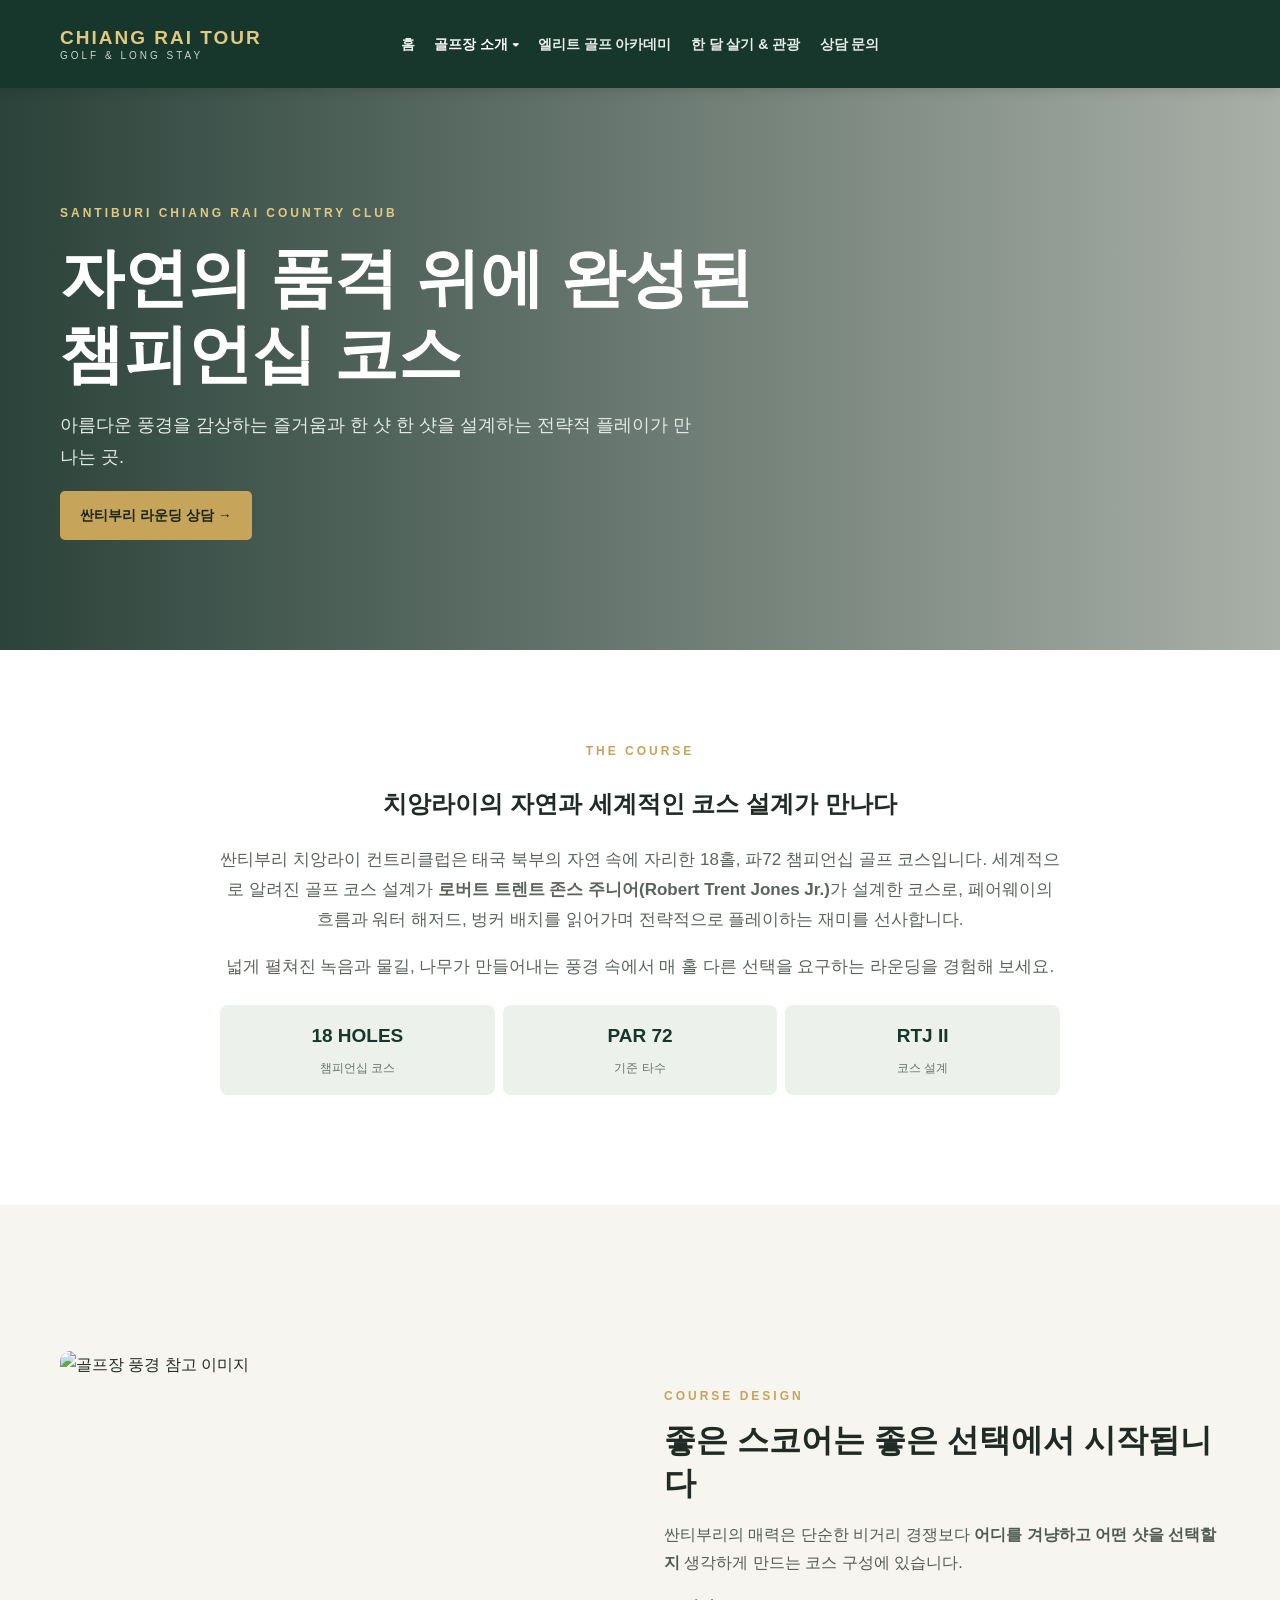
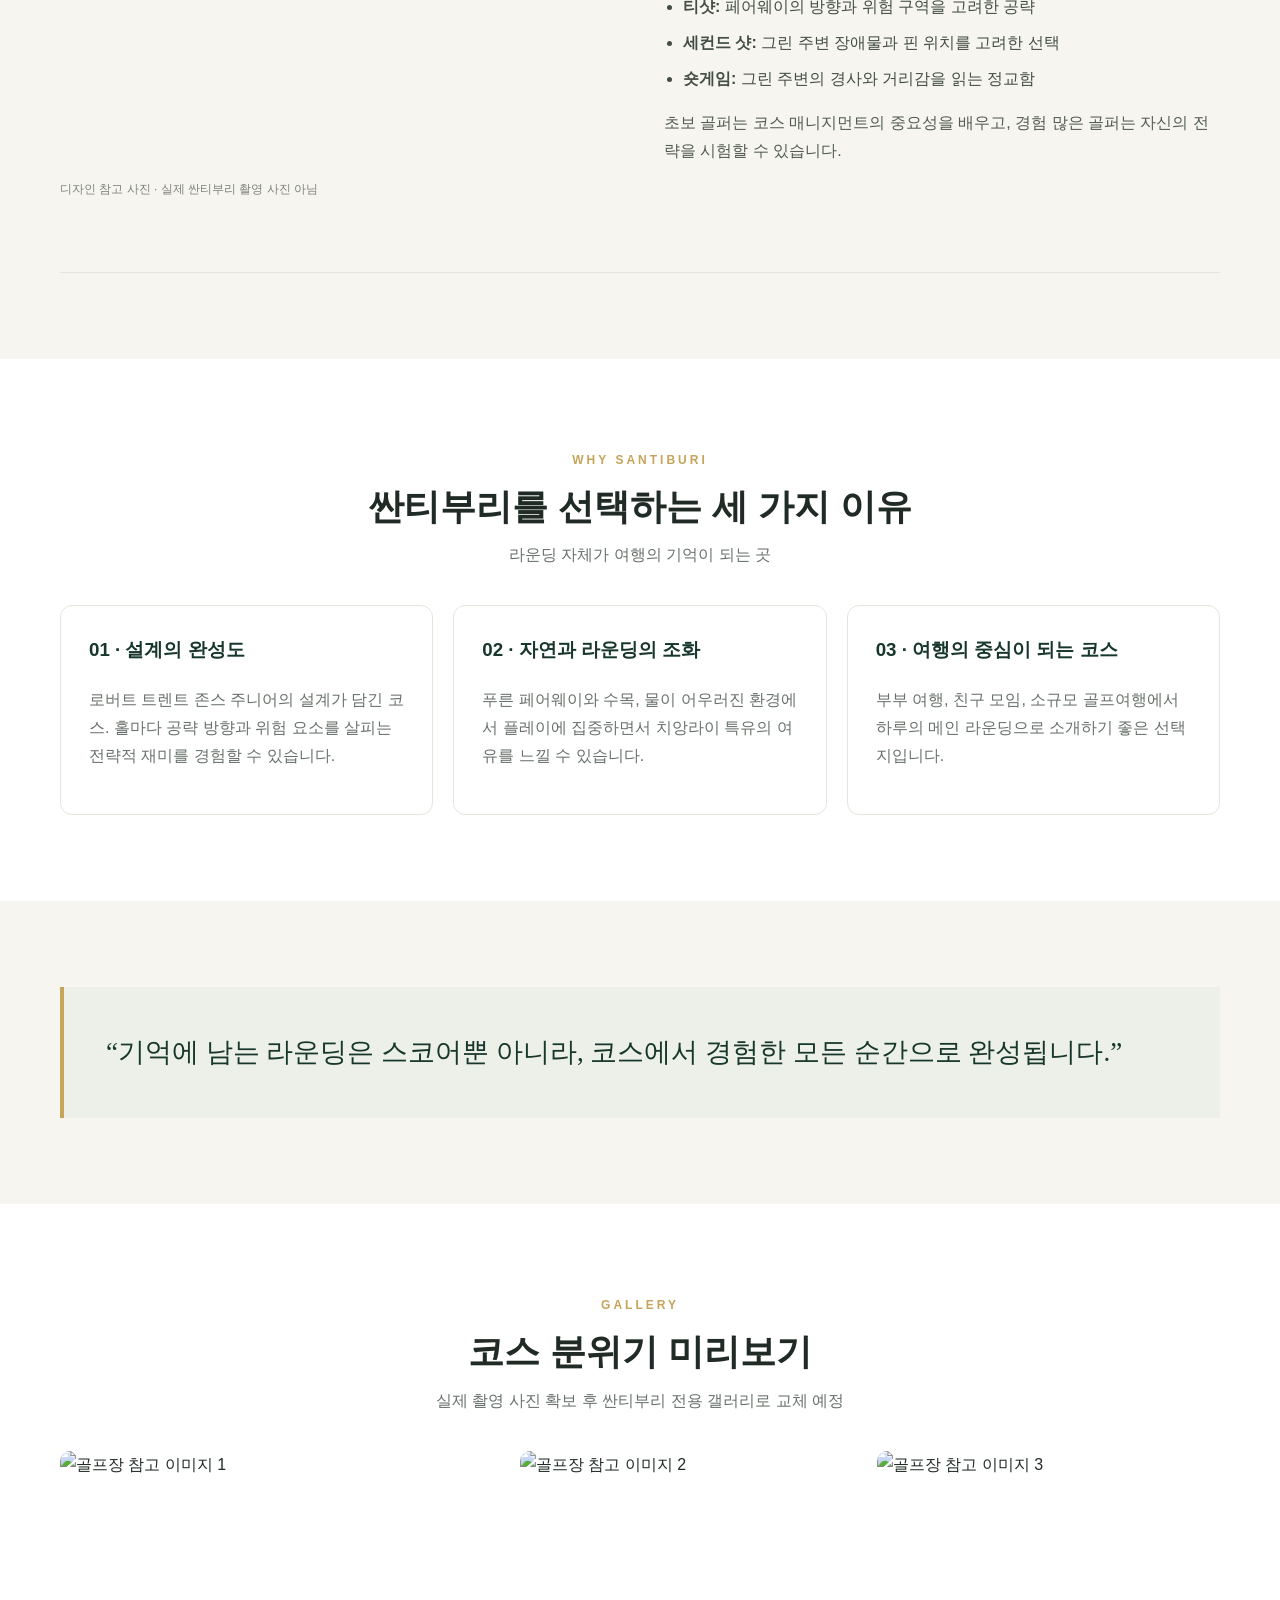
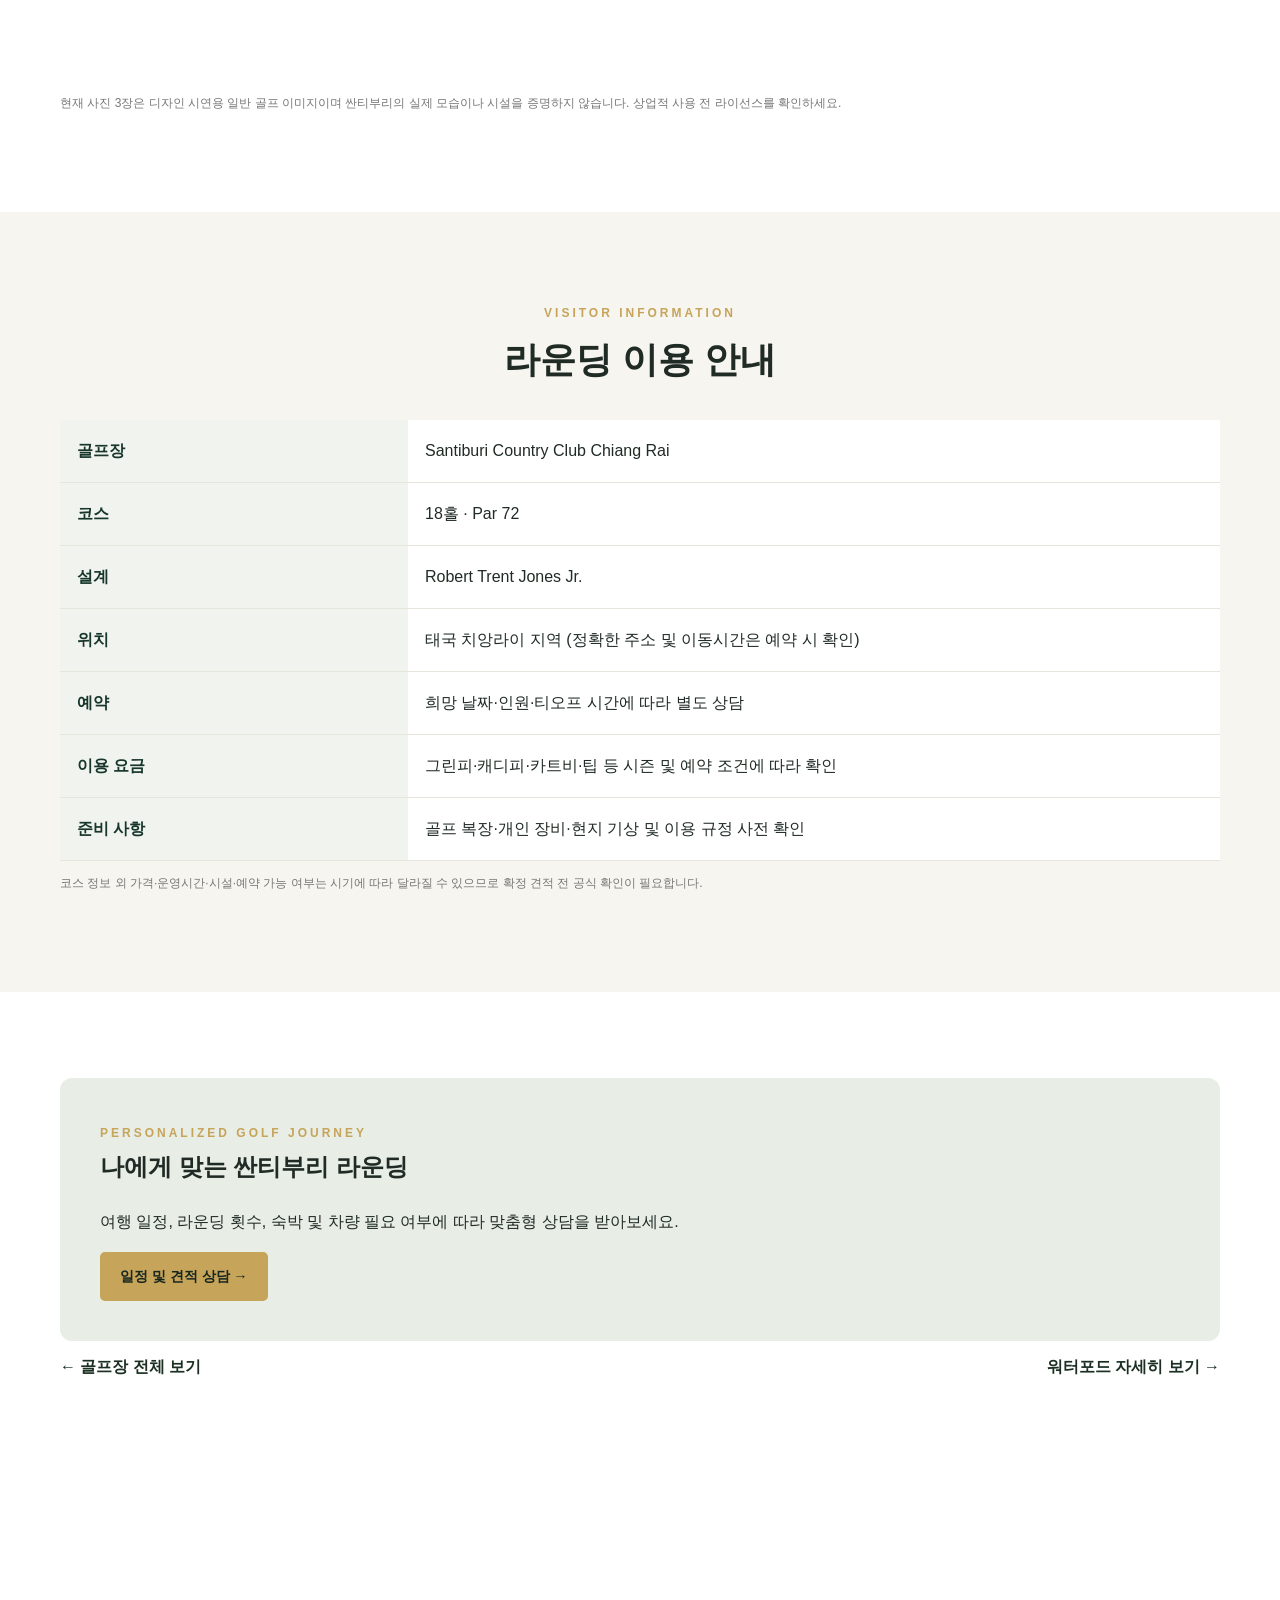
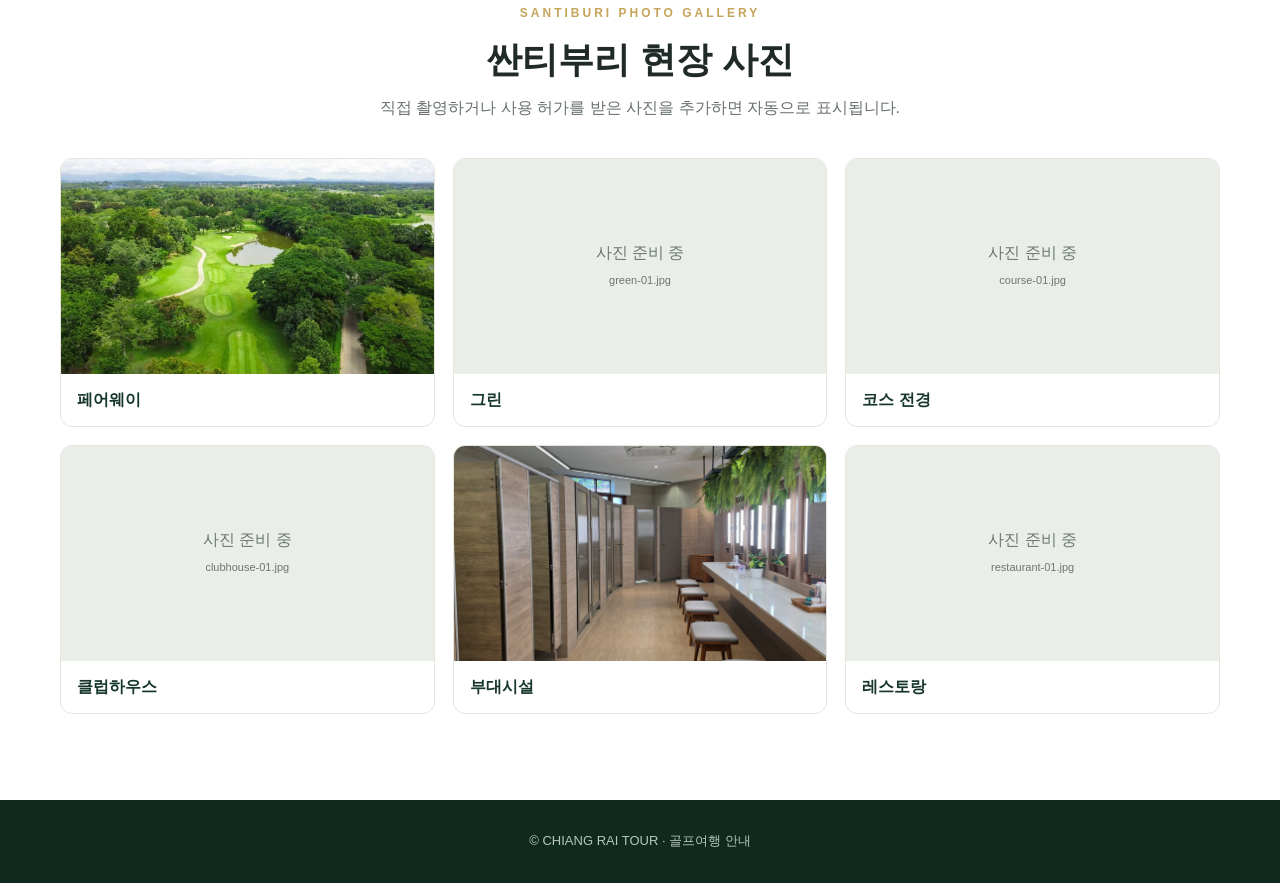
==== santiburi.html @ 60460e00 "치앙라이 홈페이지 업로드" ====
<!doctype html><html lang="ko"><head><meta charset="utf-8"><meta name="viewport" content="width=device-width,initial-scale=1"><meta name="description" content="싼티부리 컨트리클럽 골프장 소개 및 맞춤 골프여행 상담"><title>싼티부리 컨트리클럽 | CHIANG RAI TOUR</title><link rel="stylesheet" href="style.css"></head><body><header class="header"><div class="container header-inner centered-header"><a class="logo" href="index.html">CHIANG RAI TOUR<small>GOLF & LONG STAY</small></a><nav class="nav-menu"><a href="index.html">홈</a><div class="nav-dropdown"><button type="button" class="nav-dropdown-toggle" aria-expanded="false" aria-controls="golf-submenu">골프장 소개 <span aria-hidden="true">▾</span></button><div class="nav-dropdown-menu" id="golf-submenu"><a href="golf.html">골프장 전체 보기</a><a href="santiburi.html">싼티부리</a><a href="waterford.html">워터포드</a></div></div><a href="academy.html">엘리트 골프 아카데미</a><a href="monthly.html">한 달 살기 & 관광</a><a href="index.html#contact">상담 문의</a></nav></div></header><main><section class="santi-hero"><div class="container"><span class="eyebrow">SANTIBURI CHIANG RAI COUNTRY CLUB</span><h1>자연의 품격 위에 완성된<br>챔피언십 코스</h1><p>아름다운 풍경을 감상하는 즐거움과 한 샷 한 샷을 설계하는 전략적 플레이가 만나는 곳.</p><a class="primary-btn" href="index.html#contact">싼티부리 라운딩 상담 →</a></div></section>
<section class="section white"><div class="container santi-lead"><span class="eyebrow">THE COURSE</span><h2>치앙라이의 자연과 세계적인 코스 설계가 만나다</h2><p>싼티부리 치앙라이 컨트리클럽은 태국 북부의 자연 속에 자리한 18홀, 파72 챔피언십 골프 코스입니다. 세계적으로 알려진 골프 코스 설계가 <strong>로버트 트렌트 존스 주니어(Robert Trent Jones Jr.)</strong>가 설계한 코스로, 페어웨이의 흐름과 워터 해저드, 벙커 배치를 읽어가며 전략적으로 플레이하는 재미를 선사합니다.</p><p>넓게 펼쳐진 녹음과 물길, 나무가 만들어내는 풍경 속에서 매 홀 다른 선택을 요구하는 라운딩을 경험해 보세요.</p><div class="stats"><div class="stat"><strong>18 HOLES</strong><span>챔피언십 코스</span></div><div class="stat"><strong>PAR 72</strong><span>기준 타수</span></div><div class="stat"><strong>RTJ II</strong><span>코스 설계</span></div></div></div></section>
<section class="section"><div class="container"><div class="detail-block"><div class="detail-photo"><img src="https://images.unsplash.com/photo-1535131749006-b7f58c99034b?auto=format&fit=crop&w=1200&q=85" alt="골프장 풍경 참고 이미지"><p class="image-note">디자인 참고 사진 · 실제 싼티부리 촬영 사진 아님</p></div><div class="detail-content"><span class="eyebrow">COURSE DESIGN</span><h2>좋은 스코어는 좋은 선택에서 시작됩니다</h2><p>싼티부리의 매력은 단순한 비거리 경쟁보다 <strong>어디를 겨냥하고 어떤 샷을 선택할지</strong> 생각하게 만드는 코스 구성에 있습니다.</p><ul><li><strong>티샷:</strong> 페어웨이의 방향과 위험 구역을 고려한 공략</li><li><strong>세컨드 샷:</strong> 그린 주변 장애물과 핀 위치를 고려한 선택</li><li><strong>숏게임:</strong> 그린 주변의 경사와 거리감을 읽는 정교함</li></ul><p>초보 골퍼는 코스 매니지먼트의 중요성을 배우고, 경험 많은 골퍼는 자신의 전략을 시험할 수 있습니다.</p></div></div></div></section>
<section class="section white"><div class="container"><div class="section-head"><span class="eyebrow">WHY SANTIBURI</span><h2>싼티부리를 선택하는 세 가지 이유</h2><p>라운딩 자체가 여행의 기억이 되는 곳</p></div><div class="santi-feature-grid"><article><h3>01 · 설계의 완성도</h3><p>로버트 트렌트 존스 주니어의 설계가 담긴 코스. 홀마다 공략 방향과 위험 요소를 살피는 전략적 재미를 경험할 수 있습니다.</p></article><article><h3>02 · 자연과 라운딩의 조화</h3><p>푸른 페어웨이와 수목, 물이 어우러진 환경에서 플레이에 집중하면서 치앙라이 특유의 여유를 느낄 수 있습니다.</p></article><article><h3>03 · 여행의 중심이 되는 코스</h3><p>부부 여행, 친구 모임, 소규모 골프여행에서 하루의 메인 라운딩으로 소개하기 좋은 선택지입니다.</p></article></div></div></section>
<section class="section"><div class="container"><div class="santi-quote">“기억에 남는 라운딩은 스코어뿐 아니라, 코스에서 경험한 모든 순간으로 완성됩니다.”</div></div></section>
<section class="section white"><div class="container"><div class="section-head"><span class="eyebrow">GALLERY</span><h2>코스 분위기 미리보기</h2><p>실제 촬영 사진 확보 후 싼티부리 전용 갤러리로 교체 예정</p></div><div class="santi-gallery"><img src="https://images.unsplash.com/photo-1535131749006-b7f58c99034b?auto=format&fit=crop&w=1200&q=85" alt="골프장 참고 이미지 1" loading="lazy"><img src="https://images.unsplash.com/photo-1587174486073-ae5e5cff23aa?auto=format&fit=crop&w=1200&q=85" alt="골프장 참고 이미지 2" loading="lazy"><img src="https://images.unsplash.com/photo-1593111774240-d529f12cf4bb?auto=format&fit=crop&w=1200&q=85" alt="골프장 참고 이미지 3" loading="lazy"></div><p class="santi-note">현재 사진 3장은 디자인 시연용 일반 골프 이미지이며 싼티부리의 실제 모습이나 시설을 증명하지 않습니다. 상업적 사용 전 라이선스를 확인하세요.</p></div></section>
<section class="section"><div class="container"><div class="section-head"><span class="eyebrow">VISITOR INFORMATION</span><h2>라운딩 이용 안내</h2></div><div class="table-wrap"><table class="santi-table"><tbody><tr><th>골프장</th><td>Santiburi Country Club Chiang Rai</td></tr><tr><th>코스</th><td>18홀 · Par 72</td></tr><tr><th>설계</th><td>Robert Trent Jones Jr.</td></tr><tr><th>위치</th><td>태국 치앙라이 지역 (정확한 주소 및 이동시간은 예약 시 확인)</td></tr><tr><th>예약</th><td>희망 날짜·인원·티오프 시간에 따라 별도 상담</td></tr><tr><th>이용 요금</th><td>그린피·캐디피·카트비·팁 등 시즌 및 예약 조건에 따라 확인</td></tr><tr><th>준비 사항</th><td>골프 복장·개인 장비·현지 기상 및 이용 규정 사전 확인</td></tr></tbody></table><p class="santi-note">코스 정보 외 가격·운영시간·시설·예약 가능 여부는 시기에 따라 달라질 수 있으므로 확정 견적 전 공식 확인이 필요합니다.</p></div></div></section>
<section class="section white"><div class="container"><div class="mini-banner"><span class="eyebrow">PERSONALIZED GOLF JOURNEY</span><h2>나에게 맞는 싼티부리 라운딩</h2><p>여행 일정, 라운딩 횟수, 숙박 및 차량 필요 여부에 따라 맞춤형 상담을 받아보세요.</p><a class="primary-btn" href="index.html#contact">일정 및 견적 상담 →</a></div><div class="course-next"><a href="golf.html">← 골프장 전체 보기</a><a href="waterford.html">워터포드 자세히 보기 →</a></div></div></section><section class="section white photo-library"><div class="container"><div class="section-head"><span class="eyebrow">SANTIBURI PHOTO GALLERY</span><h2>싼티부리 현장 사진</h2><p>직접 촬영하거나 사용 허가를 받은 사진을 추가하면 자동으로 표시됩니다.</p></div><div class="photo-grid"><figure class="photo-item"><img src="images/santiburi/fairway-01.jpg" alt="페어웨이" loading="lazy" onload="this.parentElement.classList.add('has-photo')" onerror="this.style.display='none'"><div class="photo-placeholder">사진 준비 중<br><small>fairway-01.jpg</small></div><figcaption>페어웨이</figcaption></figure><figure class="photo-item"><img src="images/santiburi/green-01.jpg" alt="그린" loading="lazy" onload="this.parentElement.classList.add('has-photo')" onerror="this.style.display='none'"><div class="photo-placeholder">사진 준비 중<br><small>green-01.jpg</small></div><figcaption>그린</figcaption></figure><figure class="photo-item"><img src="images/santiburi/course-01.jpg" alt="코스 전경" loading="lazy" onload="this.parentElement.classList.add('has-photo')" onerror="this.style.display='none'"><div class="photo-placeholder">사진 준비 중<br><small>course-01.jpg</small></div><figcaption>코스 전경</figcaption></figure><figure class="photo-item"><img src="images/santiburi/clubhouse-01.jpg" alt="클럽하우스" loading="lazy" onload="this.parentElement.classList.add('has-photo')" onerror="this.style.display='none'"><div class="photo-placeholder">사진 준비 중<br><small>clubhouse-01.jpg</small></div><figcaption>클럽하우스</figcaption></figure><figure class="photo-item"><img src="images/santiburi/facility-01.jpg" alt="부대시설" loading="lazy" onload="this.parentElement.classList.add('has-photo')" onerror="this.style.display='none'"><div class="photo-placeholder">사진 준비 중<br><small>facility-01.jpg</small></div><figcaption>부대시설</figcaption></figure><figure class="photo-item"><img src="images/santiburi/restaurant-01.jpg" alt="레스토랑" loading="lazy" onload="this.parentElement.classList.add('has-photo')" onerror="this.style.display='none'"><div class="photo-placeholder">사진 준비 중<br><small>restaurant-01.jpg</small></div><figcaption>레스토랑</figcaption></figure></div></div></section></main><footer class="footer">© CHIANG RAI TOUR · 골프여행 안내</footer><script src="navigation.js" defer></script></body></html>
---- style.css ----
:root{--forest:#17372c;--forest2:#234a39;--gold:#c6a45a;--cream:#f7f5ef;--ink:#202b25;--muted:#68716b;--line:#e6e5dc}*{box-sizing:border-box}html{scroll-behavior:smooth}body{margin:0;background:var(--cream);color:var(--ink);font-family:'Pretendard','Noto Sans KR','Malgun Gothic',sans-serif;line-height:1.75}a{color:inherit;text-decoration:none}img{display:block;width:100%;object-fit:cover}button,input,select,textarea{font:inherit}button{cursor:pointer}.container{width:min(1160px,calc(100% - 40px));margin:auto}.header{position:sticky;top:0;z-index:20;background:var(--forest);color:#fff;box-shadow:0 2px 12px #0002}.header-inner{min-height:78px;display:flex;align-items:center;gap:26px;justify-content:space-between}.logo{font-weight:800;letter-spacing:2px;color:#e1c780;font-size:19px;line-height:1.25}.logo small{display:block;color:#c8d7ca;font-weight:400;font-size:10px;letter-spacing:3px}.nav-menu{display:flex;gap:25px}.nav-menu a{font-size:14px;color:#e5eee8}.nav-menu a:hover,.nav-menu a.active{color:#e5c475}.kakao-btn,.primary-btn,.secondary-btn,.outline-btn{display:inline-flex;align-items:center;justify-content:center;border-radius:5px;padding:12px 20px;font-weight:700;font-size:14px;transition:.2s}.kakao-btn{background:#fee500;color:#1d1d1d}.primary-btn{background:var(--gold);color:#17261e}.secondary-btn{border:1px solid #fff;color:#fff;background:#ffffff15}.outline-btn{border:1px solid var(--forest);color:var(--forest)}.primary-btn:hover,.secondary-btn:hover,.outline-btn:hover,.kakao-btn:hover{transform:translateY(-2px)}.hero{min-height:570px;display:flex;align-items:center;color:white;background:linear-gradient(90deg,#0d241bd9,#10251c66),url('https://images.unsplash.com/photo-1587174486073-ae5e5cff23aa?auto=format&fit=crop&w=1800&q=85') center/cover}.hero-content{max-width:720px}.eyebrow{font-size:12px;letter-spacing:3px;color:var(--gold);font-weight:800}.hero h1{font-size:clamp(33px,5vw,58px);line-height:1.3;margin:15px 0}.hero p{font-size:18px;color:#e3ebe5;max-width:580px}.hero-btns{display:flex;gap:12px;flex-wrap:wrap;margin-top:30px}.section{padding:86px 0}.section.white{background:#fff}.section-head{text-align:center;margin-bottom:36px}.section-head h2{font-size:clamp(26px,3vw,36px);line-height:1.35;margin:10px 0}.section-head p{color:var(--muted);margin:0}.grid-2{display:grid;grid-template-columns:repeat(2,minmax(0,1fr));gap:24px}.grid-3{display:grid;grid-template-columns:repeat(3,minmax(0,1fr));gap:22px}.course-card,.info-card,.price-card{background:#fff;border:1px solid var(--line);border-radius:12px;overflow:hidden;box-shadow:0 10px 30px #17372c0c}.course-card img{height:300px}.course-body{padding:28px}.course-body h3{font-size:26px;margin:7px 0}.course-body p{color:var(--muted);margin:0 0 20px}.tag{font-size:11px;font-weight:800;letter-spacing:2px;color:#947329}.notice{padding:14px 18px;background:#eeeae0;border-left:3px solid var(--gold);font-size:13px;color:#5d625b;border-radius:4px}.features{display:flex;gap:12px;flex-wrap:wrap;margin:18px 0}.feature{background:#f0f3ed;border-radius:40px;padding:6px 12px;font-size:13px}.info-card{padding:30px}.info-card h3{margin:0 0 10px;font-size:21px}.info-card p{margin:0;color:var(--muted)}.page-header{padding:75px 0;background:var(--forest);color:white;text-align:center}.page-header h1{font-size:clamp(30px,4vw,44px);margin:10px 0}.page-header p{color:#cbd9d0;margin:0}.detail-block{display:grid;grid-template-columns:1fr 1fr;gap:48px;align-items:center;padding:60px 0;border-bottom:1px solid var(--line)}.detail-block.reverse .detail-photo{order:2}.detail-photo img{height:420px;border-radius:10px}.detail-content h2{font-size:32px;line-height:1.35;margin:10px 0}.detail-content p{color:#515b53}.detail-content ul{padding-left:19px;color:#424d45}.detail-content li{margin:8px 0}.stats{display:grid;grid-template-columns:repeat(3,1fr);gap:8px;margin:24px 0}.stat{background:#edf1eb;text-align:center;border-radius:8px;padding:14px 5px}.stat strong{display:block;font-size:19px;color:var(--forest)}.stat span{font-size:12px;color:var(--muted)}.table-wrap{overflow-x:auto}.compare{width:100%;border-collapse:collapse;background:#fff;min-width:540px}.compare th,.compare td{border-bottom:1px solid var(--line);padding:16px;text-align:left}.compare th{background:#e9eee8;color:var(--forest)}.price-card{padding:30px}.price-card h3{font-size:23px;margin:0 0 10px}.price-number{font-size:32px;font-weight:800;color:var(--forest);margin:15px 0}.detail-list{padding-left:18px}.detail-list li{margin:9px 0}.highlight-card{border:2px solid var(--gold)}.contact{background:var(--forest);color:white;padding:70px 0}.contact h2{margin:0 0 8px;font-size:30px}.contact p{color:#cbd9d0}.contact-form{display:grid;grid-template-columns:repeat(2,1fr);gap:15px;margin-top:24px}.field{display:flex;flex-direction:column;gap:6px}.field.full{grid-column:1/-1}.field label{font-size:13px}.field input,.field select,.field textarea{width:100%;border:1px solid #d5dcd4;background:#fff;color:#1b2a20;border-radius:5px;padding:12px}.field textarea{min-height:100px;resize:vertical}.form-note{grid-column:1/-1;color:#d0d9d1;font-size:12px}.contact-form button{border:0;justify-self:start}.footer{background:#10291f;color:#b5c6bb;text-align:center;padding:30px 16px;font-size:13px}.footer a{text-decoration:underline}.image-note{font-size:12px;color:#7c837b;margin-top:8px}.mini-banner{padding:40px;background:#e8ede6;border-radius:12px}.mini-banner h2{margin-top:0}@media(max-width:800px){.header-inner{flex-wrap:wrap;justify-content:center;gap:12px;padding:15px 0}.nav-menu{width:100%;justify-content:center;gap:17px;order:3}.nav-menu a{font-size:12px}.header .kakao-btn{padding:8px 10px;font-size:12px}.hero{min-height:490px}.hero p{font-size:15px}.grid-2,.grid-3,.detail-block{grid-template-columns:1fr}.detail-block.reverse .detail-photo{order:0}.detail-photo img{height:290px}.course-card img{height:240px}.section{padding:55px 0}.detail-block{gap:20px;padding:42px 0}.contact-form{grid-template-columns:1fr}.field.full{grid-column:auto}.stats{gap:5px}.stat strong{font-size:16px}}

/* ELITE GOLF ACADEMY */
.elite-hero{min-height:520px;display:flex;align-items:center;color:#fff;background:linear-gradient(90deg,rgba(12,36,23,.88),rgba(12,36,23,.30)),url('https://images.unsplash.com/photo-1535131749006-b7f58c99034b?auto=format&fit=crop&w=1600&q=85') center/cover}
.elite-hero-inner{padding-top:90px;padding-bottom:90px}
.elite-hero h1{font-size:clamp(32px,5vw,58px);line-height:1.25;margin:18px 0 20px;color:#fff}
.elite-hero p{font-size:clamp(16px,2vw,20px);line-height:1.85;margin-bottom:30px;color:#f4f4ed}
.elite-lead{background:#f4f0e6;border-left:5px solid #c7a449;padding:25px 30px;font-size:19px;line-height:1.8}
.elite-steps{display:grid;grid-template-columns:repeat(4,minmax(0,1fr));gap:16px}
.elite-steps article{background:#fff;border:1px solid #e7e0d3;border-radius:12px;padding:26px 20px}
.elite-steps span{color:#8c732e;font-size:12px;font-weight:700;letter-spacing:.05em}
.elite-steps h3{color:#183a29;margin:12px 0;font-size:20px}
.elite-steps p{line-height:1.7;color:#666;font-size:14px}
.elite-coach{max-width:780px;margin:auto}
@media(max-width:800px){.elite-steps{grid-template-columns:repeat(2,minmax(0,1fr))}}
@media(max-width:520px){.elite-steps{grid-template-columns:1fr}.elite-hero{min-height:460px}.elite-hero-inner{padding-top:65px;padding-bottom:65px}}

/* 골프장 소개 하위 메뉴 */
.nav-dropdown{position:relative;display:inline-flex;align-items:center}
.nav-dropdown-toggle{background:none;border:0;color:#fff;font:inherit;font-size:15px;cursor:pointer;padding:12px 14px}
.nav-dropdown-toggle:hover,.nav-dropdown-toggle[aria-expanded="true"]{color:#d4af37}
.nav-dropdown-menu{display:none;position:absolute;top:100%;left:0;min-width:190px;background:#1b3022;border:1px solid #52694f;border-radius:8px;padding:8px;box-shadow:0 12px 25px #0003;z-index:999}
.nav-dropdown.open .nav-dropdown-menu{display:flex;flex-direction:column}
.nav-dropdown-menu a{display:block!important;margin:0!important;padding:12px!important;color:white!important;white-space:nowrap;text-decoration:none}
.nav-dropdown-menu a:hover{background:#304b36;color:#e6c769!important}
.course-next{display:flex;justify-content:space-between;gap:16px;padding:12px 0 45px;flex-wrap:wrap}
.course-next a{color:#1b3022;font-weight:700}
@media(max-width:760px){.nav-dropdown{display:block;width:100%}.nav-dropdown-toggle{width:100%;text-align:left;padding:12px 0}.nav-dropdown-menu{position:static;box-shadow:none;min-width:0;width:100%;background:#294331}.nav-dropdown-menu a{white-space:normal}}

/* Centered five-item navigation */
.header-inner.centered-header{position:relative;max-width:1440px;justify-content:center;min-height:88px;padding:12px 220px 12px 220px}
.centered-header .logo{position:absolute;left:0;top:50%;transform:translateY(-50%)}
.centered-header .nav-menu{justify-content:center;align-items:center;gap:clamp(10px,1.5vw,27px);white-space:nowrap}
.centered-header .nav-menu>a,.centered-header .nav-dropdown-toggle{font-size:14px;font-weight:600;padding:12px 0}
@media(max-width:1150px){.header-inner.centered-header{padding:14px 0;flex-direction:column;gap:14px}.centered-header .logo{position:static;transform:none;text-align:center}.centered-header .nav-menu{flex-wrap:wrap;gap:12px 20px;width:100%}}
@media(max-width:560px){.centered-header .nav-menu{gap:5px 15px}.centered-header .nav-menu>a,.centered-header .nav-dropdown-toggle{font-size:12px}.centered-header .nav-dropdown{width:auto}.centered-header .nav-dropdown-toggle{width:auto}.centered-header .nav-dropdown-menu{position:absolute;min-width:175px}}
.santi-lead{max-width:840px;margin:0 auto;text-align:center}.santi-lead p{font-size:17px;color:#5b645c}.santi-quote{padding:42px;border-left:4px solid var(--gold);background:#edf0e9;font-size:clamp(19px,2.5vw,27px);font-family:Georgia,serif;color:var(--forest)}.santi-feature-grid{display:grid;grid-template-columns:repeat(3,1fr);gap:20px}.santi-feature-grid article{background:#fff;border:1px solid var(--line);padding:28px;border-radius:12px}.santi-feature-grid h3{color:var(--forest);margin-top:0}.santi-feature-grid p{color:var(--muted)}.santi-gallery{display:grid;grid-template-columns:1.3fr 1fr 1fr;gap:14px}.santi-gallery img{height:230px;border-radius:10px}.santi-table{width:100%;border-collapse:collapse;background:white}.santi-table th,.santi-table td{text-align:left;padding:17px;border-bottom:1px solid var(--line)}.santi-table th{width:30%;color:var(--forest);background:#f1f3ee}.santi-note{font-size:12px;color:#777;margin:12px 0}.santi-hero{background:linear-gradient(90deg,#09251cdb,#0c251b55),url('https://images.unsplash.com/photo-1535131749006-b7f58c99034b?auto=format&fit=crop&w=1800&q=85') center/cover;padding:110px 0;color:#fff}.santi-hero h1{font-size:clamp(38px,5vw,68px);line-height:1.18;max-width:800px;margin:15px 0}.santi-hero p{font-size:18px;max-width:640px;color:#e3ebe5}.santi-hero .eyebrow{color:#e4c880}@media(max-width:760px){.santi-feature-grid,.santi-gallery{grid-template-columns:1fr}.santi-gallery img{height:240px}.santi-hero{padding:75px 0}.santi-table th{width:38%}}

/* Waterford premium detail */
.waterford-hero{background:linear-gradient(90deg,#09251ce8,#0c251b65),url('https://images.unsplash.com/photo-1510674485131-dc88d96369b4?auto=format&fit=crop&w=1800&q=85') center/cover;padding:110px 0;color:#fff}
.waterford-hero h1{font-size:clamp(36px,5vw,66px);line-height:1.2;margin:18px 0;max-width:830px}
.waterford-hero p{font-size:18px;color:#e3ebe5;max-width:630px;margin-bottom:30px}
.waterford-stats{grid-template-columns:repeat(4,minmax(0,1fr));max-width:850px;margin:32px auto 10px}
.waterford-link{color:#246448;text-decoration:underline;text-underline-offset:3px}
.santi-gallery figure{margin:0}.santi-gallery figcaption{font-size:12px;color:#737c75;margin-top:7px}
@media(max-width:760px){.waterford-hero{padding:75px 0}.waterford-stats{grid-template-columns:repeat(2,minmax(0,1fr))}}

/* Expanded editorial sections */
.editorial-intro{max-width:870px;margin:0 auto;text-align:center;font-size:17px;color:#4e5b51}.editorial-intro h2{color:var(--forest);font-size:clamp(26px,3vw,38px)}.editorial-grid{display:grid;grid-template-columns:repeat(3,minmax(0,1fr));gap:22px}.editorial-card{background:white;padding:28px;border:1px solid var(--line);border-radius:12px}.editorial-card h3{color:var(--forest);margin-top:4px}.editorial-card p{color:#606b61}.route-step{display:grid;grid-template-columns:90px 1fr;gap:18px;border-bottom:1px solid var(--line);padding:23px 0}.route-step strong{color:#927331}.route-step h3{margin:0 0 6px;color:var(--forest)}.route-step p{margin:0;color:#59635a}.small-note{font-size:13px;color:#677067}.package-ribbon{background:#f0ebdc;padding:26px;border-radius:12px;border-left:5px solid var(--gold)}.section-photo{width:100%;max-height:420px;object-fit:cover;border-radius:12px}.editorial-kicker{font-size:12px;letter-spacing:2px;font-weight:800;color:#a0803b}.link-row{display:flex;flex-wrap:wrap;gap:12px;margin-top:22px}@media(max-width:800px){.editorial-grid{grid-template-columns:1fr}.route-step{grid-template-columns:70px 1fr}}

/* 현장 사진 앨범: 파일만 추가하면 자동 표시 */
.photo-grid{display:grid;grid-template-columns:repeat(3,minmax(0,1fr));gap:18px}.photo-item{margin:0;background:#fff;border:1px solid var(--line);border-radius:12px;overflow:hidden}.photo-item img{height:215px;width:100%;object-fit:cover}.photo-item figcaption{padding:12px 16px;font-weight:700;color:var(--forest)}.photo-placeholder{height:215px;display:flex;flex-direction:column;align-items:center;justify-content:center;background:#e9eee8;color:#6d786f;text-align:center}.photo-placeholder small{font-size:11px;overflow-wrap:anywhere;padding:4px}.photo-item.has-photo .photo-placeholder{display:none}.santi-hero{background-image:linear-gradient(90deg,#09251cdb,#0c251b55),url('images/santiburi/hero.jpg')}.waterford-hero{background-image:linear-gradient(90deg,#09251ce8,#0c251b65),url('images/waterford/hero.jpg')}@media(max-width:850px){.photo-grid{grid-template-columns:repeat(2,minmax(0,1fr))}}@media(max-width:520px){.photo-grid{grid-template-columns:1fr}}
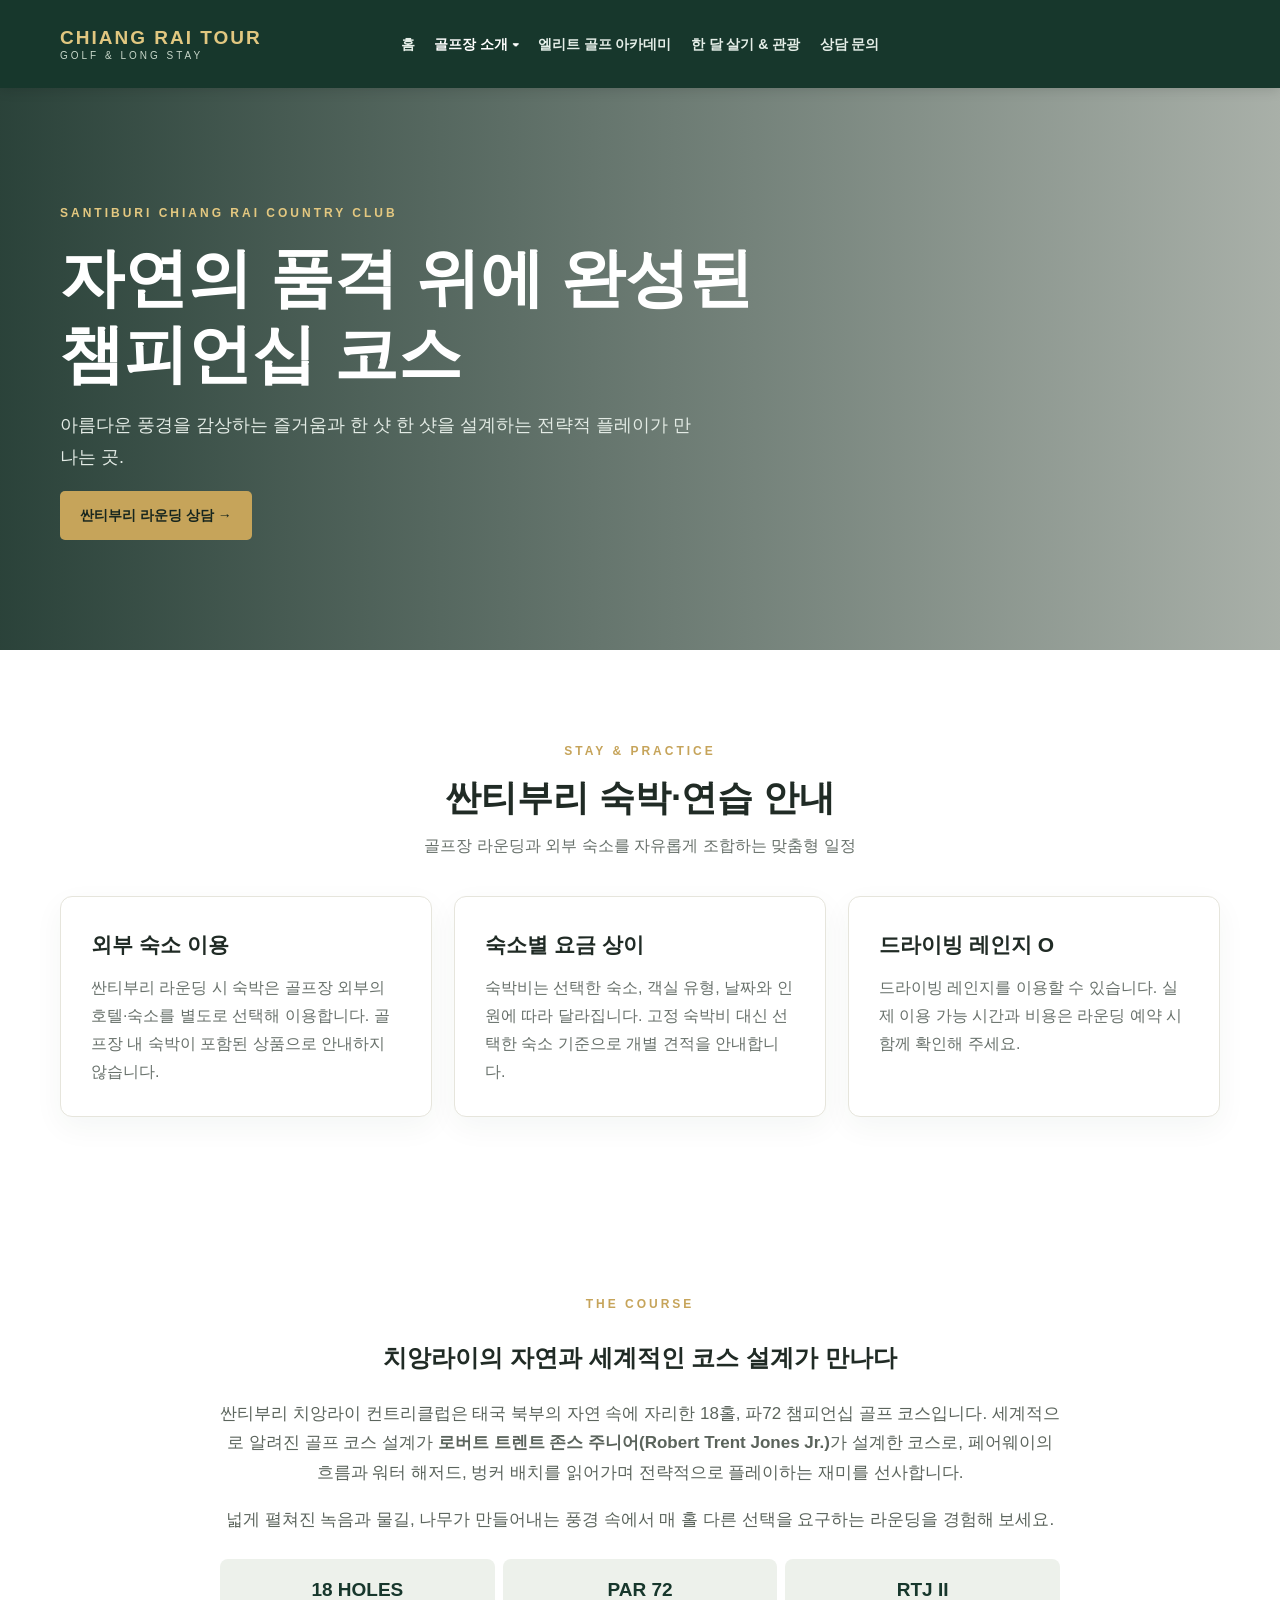
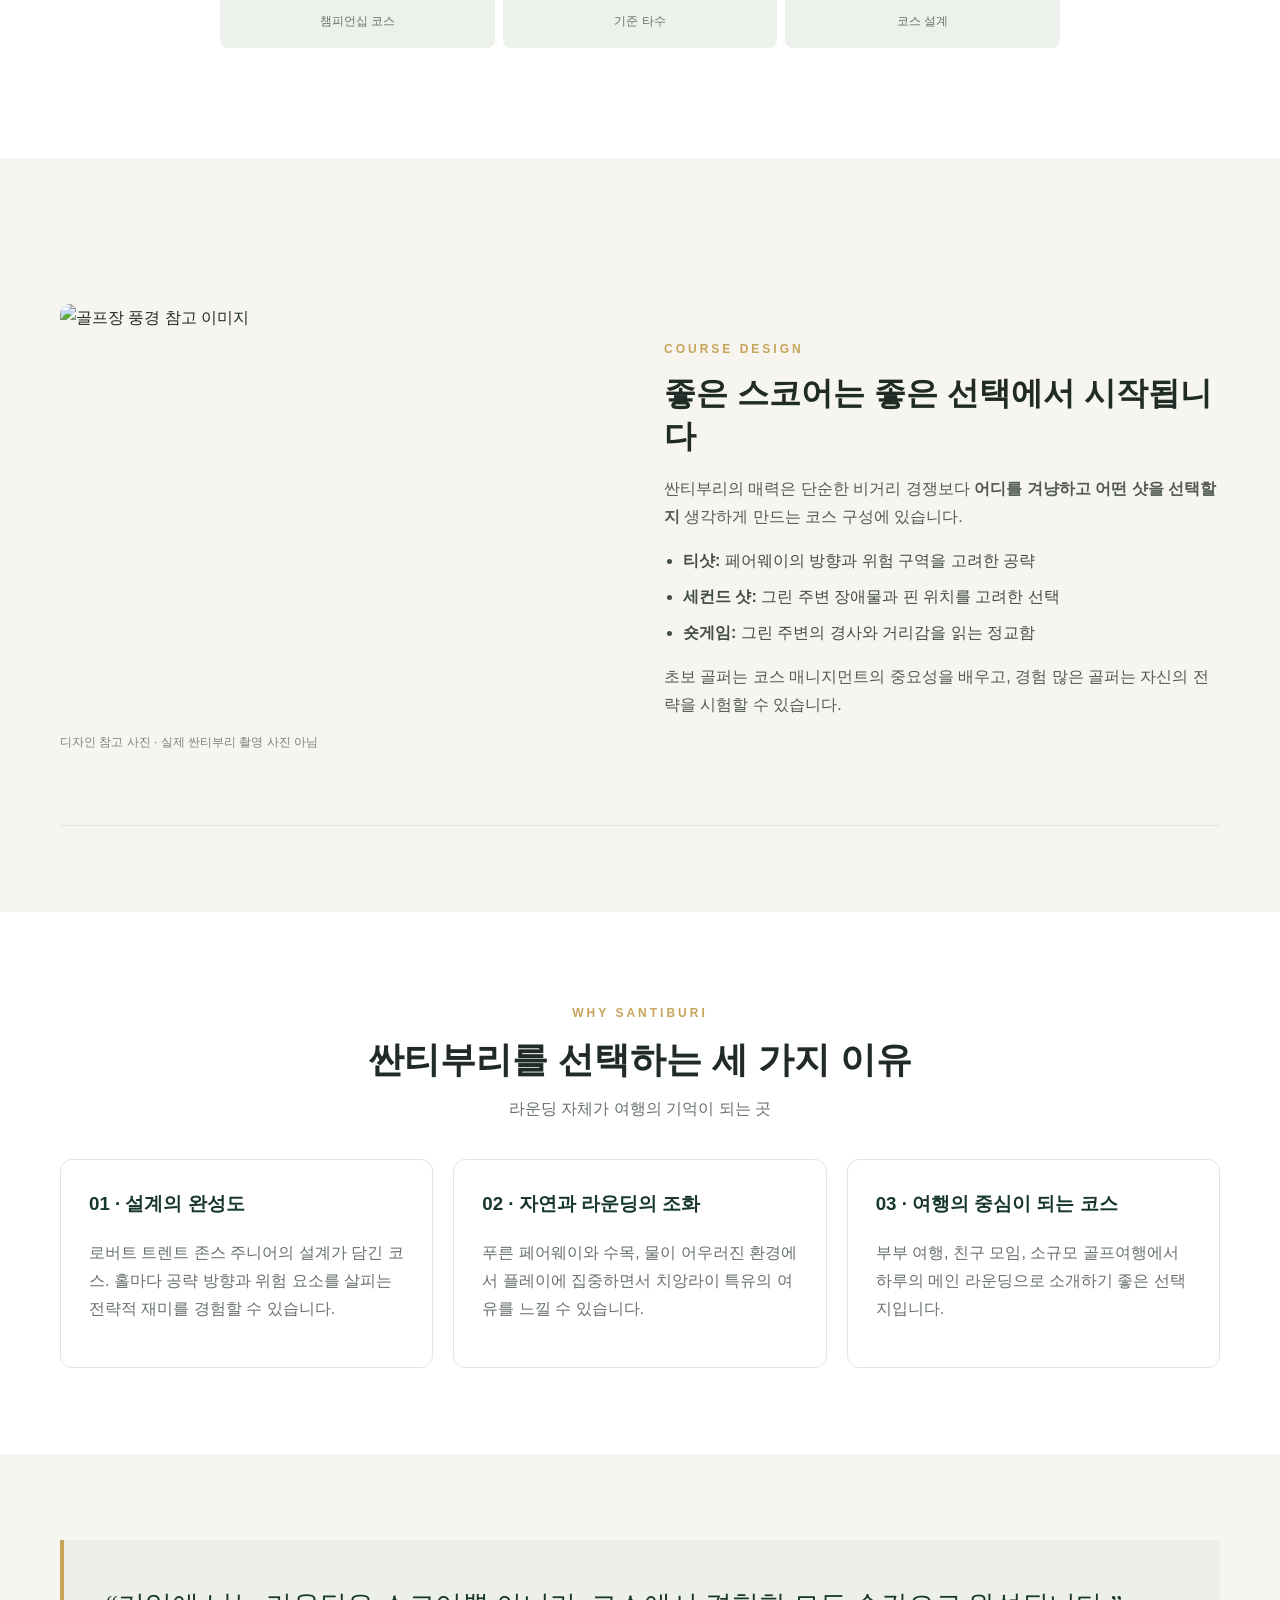
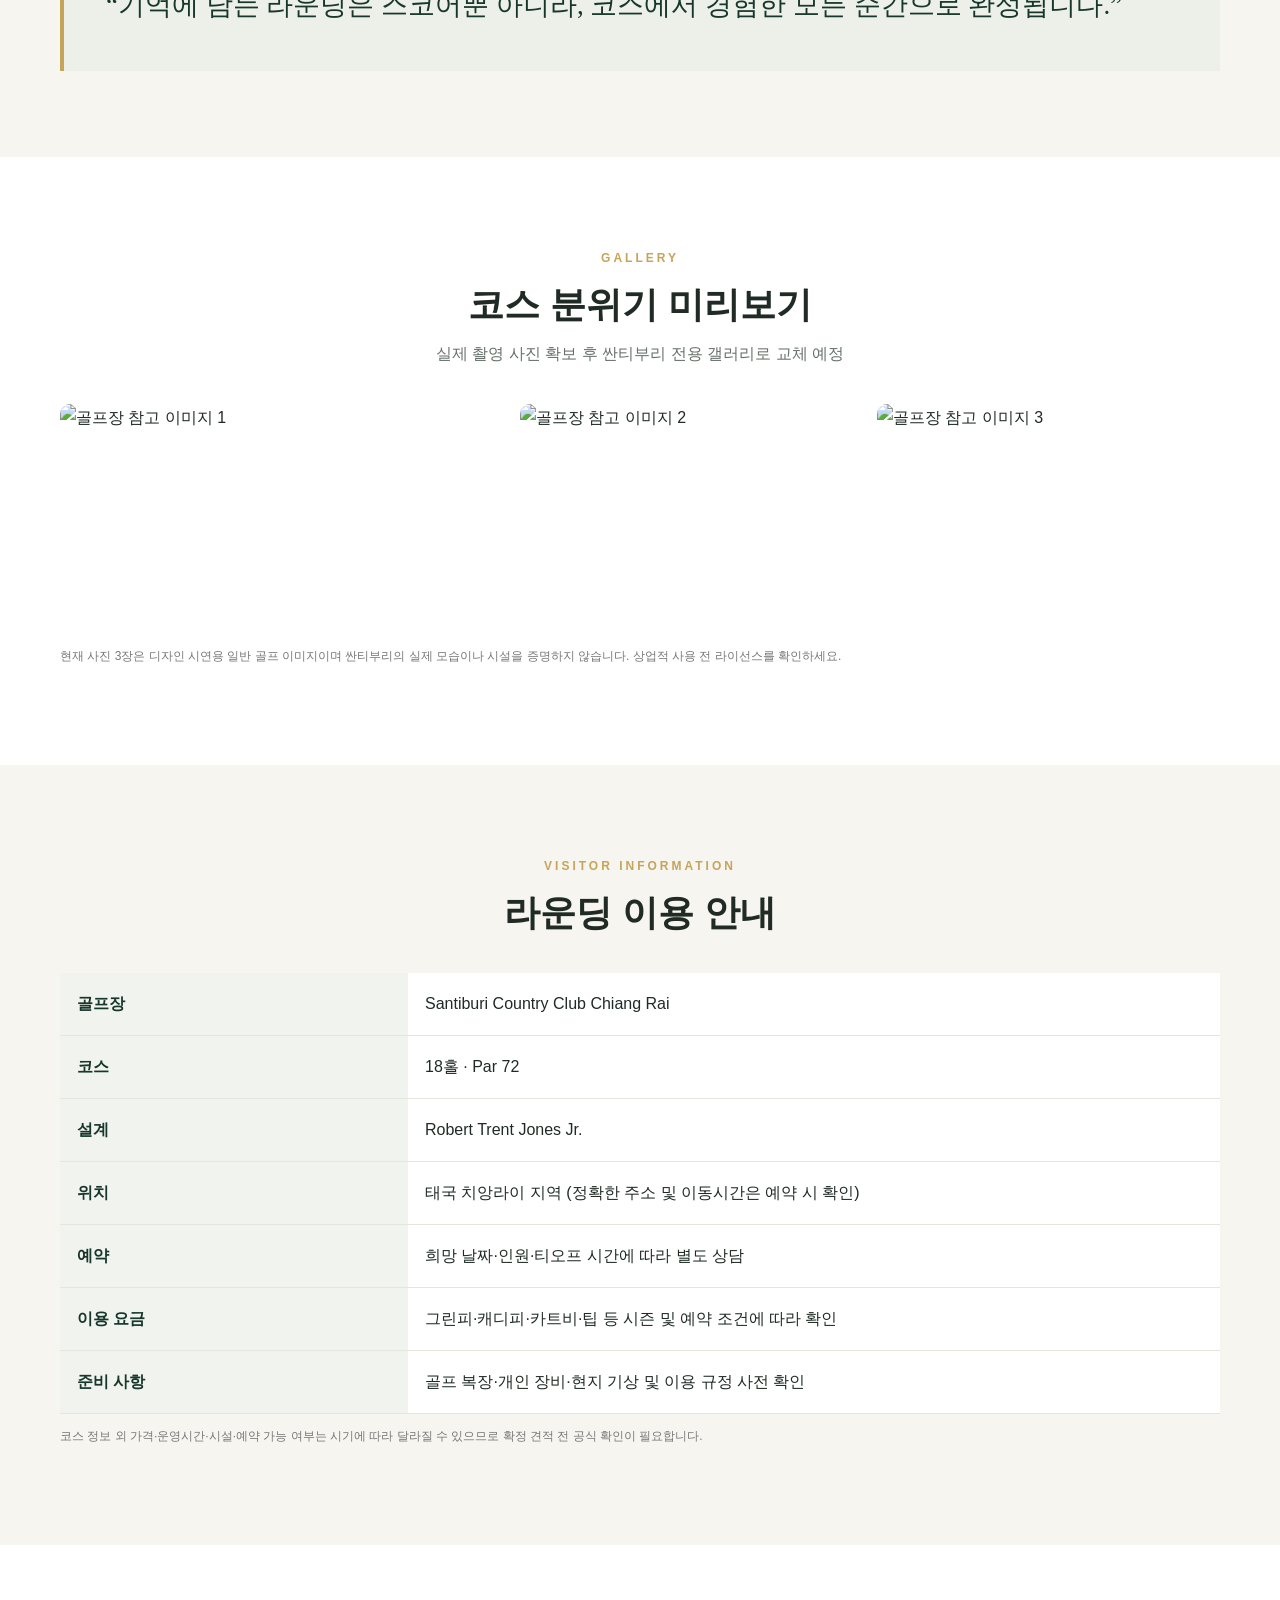
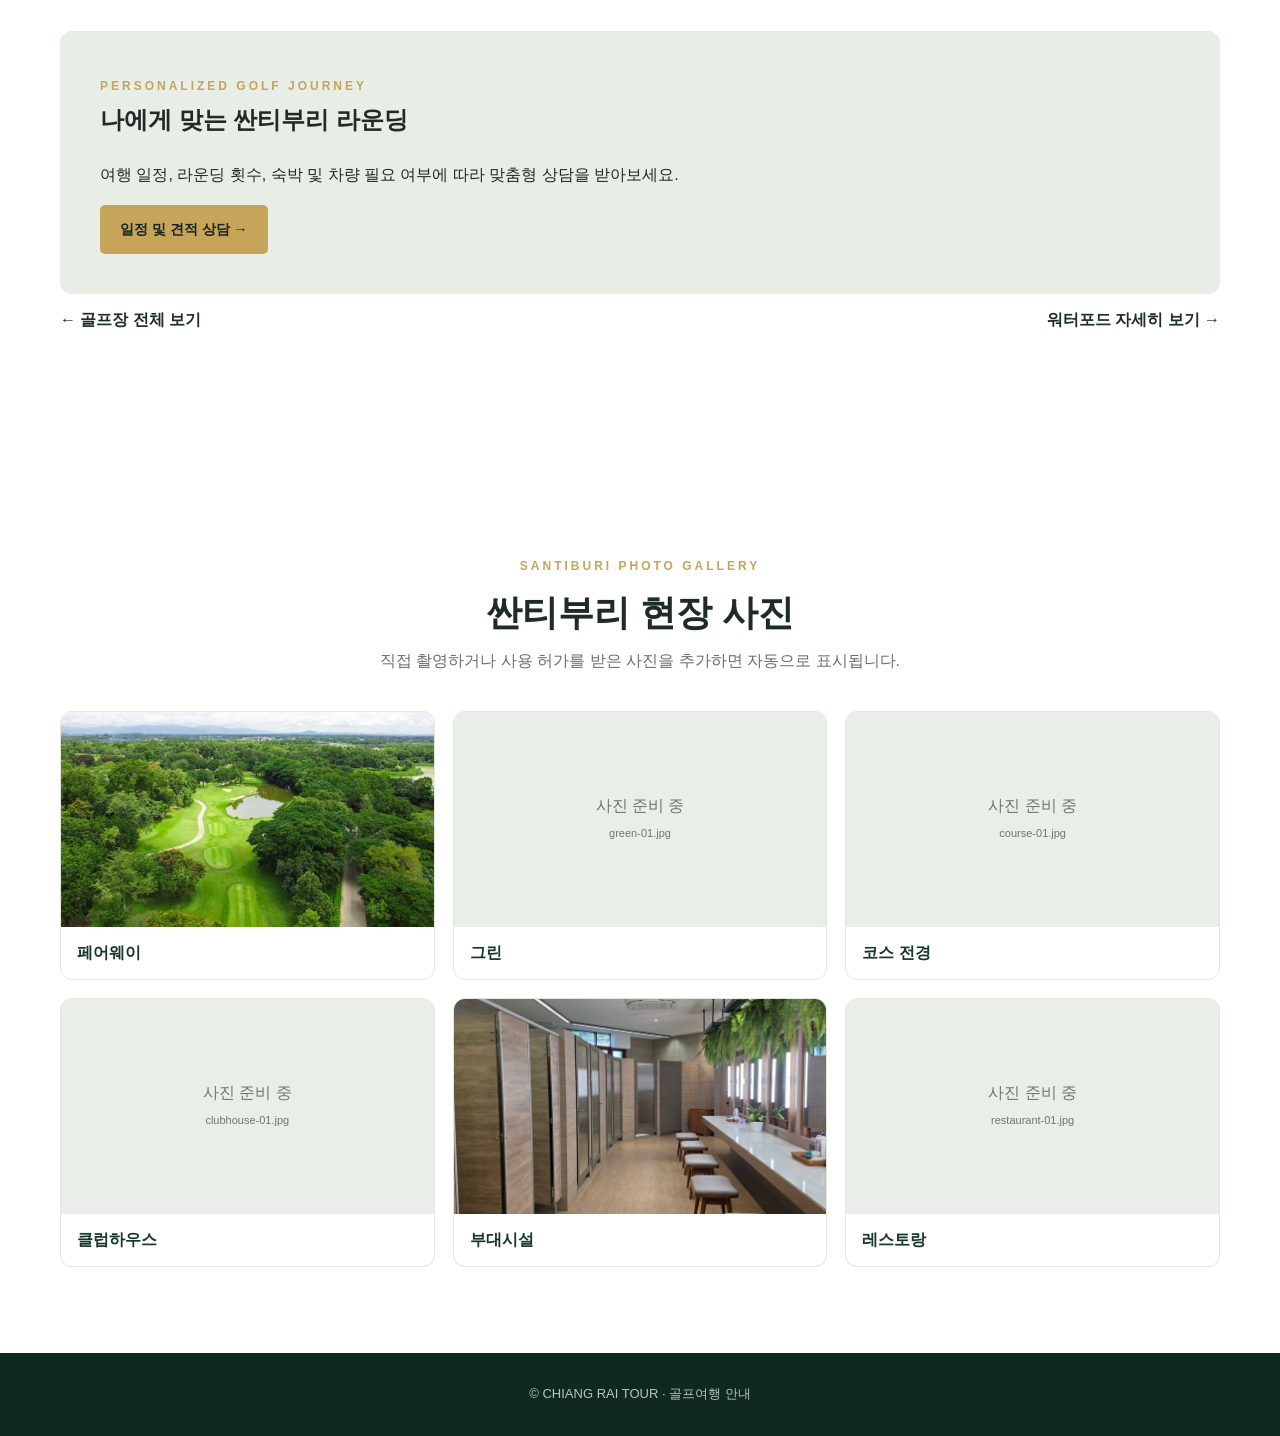
==== commit b5d9d87a: "홈페이지 수정 내용 반영" ====
--- a/santiburi.html
+++ b/santiburi.html
@@ -1,8 +1,9 @@
-<!doctype html><html lang="ko"><head><meta charset="utf-8"><meta name="viewport" content="width=device-width,initial-scale=1"><meta name="description" content="싼티부리 컨트리클럽 골프장 소개 및 맞춤 골프여행 상담"><title>싼티부리 컨트리클럽 | CHIANG RAI TOUR</title><link rel="stylesheet" href="style.css"></head><body><header class="header"><div class="container header-inner centered-header"><a class="logo" href="index.html">CHIANG RAI TOUR<small>GOLF & LONG STAY</small></a><nav class="nav-menu"><a href="index.html">홈</a><div class="nav-dropdown"><button type="button" class="nav-dropdown-toggle" aria-expanded="false" aria-controls="golf-submenu">골프장 소개 <span aria-hidden="true">▾</span></button><div class="nav-dropdown-menu" id="golf-submenu"><a href="golf.html">골프장 전체 보기</a><a href="santiburi.html">싼티부리</a><a href="waterford.html">워터포드</a></div></div><a href="academy.html">엘리트 골프 아카데미</a><a href="monthly.html">한 달 살기 & 관광</a><a href="index.html#contact">상담 문의</a></nav></div></header><main><section class="santi-hero"><div class="container"><span class="eyebrow">SANTIBURI CHIANG RAI COUNTRY CLUB</span><h1>자연의 품격 위에 완성된<br>챔피언십 코스</h1><p>아름다운 풍경을 감상하는 즐거움과 한 샷 한 샷을 설계하는 전략적 플레이가 만나는 곳.</p><a class="primary-btn" href="index.html#contact">싼티부리 라운딩 상담 →</a></div></section>
-<section class="section white"><div class="container santi-lead"><span class="eyebrow">THE COURSE</span><h2>치앙라이의 자연과 세계적인 코스 설계가 만나다</h2><p>싼티부리 치앙라이 컨트리클럽은 태국 북부의 자연 속에 자리한 18홀, 파72 챔피언십 골프 코스입니다. 세계적으로 알려진 골프 코스 설계가 <strong>로버트 트렌트 존스 주니어(Robert Trent Jones Jr.)</strong>가 설계한 코스로, 페어웨이의 흐름과 워터 해저드, 벙커 배치를 읽어가며 전략적으로 플레이하는 재미를 선사합니다.</p><p>넓게 펼쳐진 녹음과 물길, 나무가 만들어내는 풍경 속에서 매 홀 다른 선택을 요구하는 라운딩을 경험해 보세요.</p><div class="stats"><div class="stat"><strong>18 HOLES</strong><span>챔피언십 코스</span></div><div class="stat"><strong>PAR 72</strong><span>기준 타수</span></div><div class="stat"><strong>RTJ II</strong><span>코스 설계</span></div></div></div></section>
-<section class="section"><div class="container"><div class="detail-block"><div class="detail-photo"><img src="https://images.unsplash.com/photo-1535131749006-b7f58c99034b?auto=format&fit=crop&w=1200&q=85" alt="골프장 풍경 참고 이미지"><p class="image-note">디자인 참고 사진 · 실제 싼티부리 촬영 사진 아님</p></div><div class="detail-content"><span class="eyebrow">COURSE DESIGN</span><h2>좋은 스코어는 좋은 선택에서 시작됩니다</h2><p>싼티부리의 매력은 단순한 비거리 경쟁보다 <strong>어디를 겨냥하고 어떤 샷을 선택할지</strong> 생각하게 만드는 코스 구성에 있습니다.</p><ul><li><strong>티샷:</strong> 페어웨이의 방향과 위험 구역을 고려한 공략</li><li><strong>세컨드 샷:</strong> 그린 주변 장애물과 핀 위치를 고려한 선택</li><li><strong>숏게임:</strong> 그린 주변의 경사와 거리감을 읽는 정교함</li></ul><p>초보 골퍼는 코스 매니지먼트의 중요성을 배우고, 경험 많은 골퍼는 자신의 전략을 시험할 수 있습니다.</p></div></div></div></section>
+<!DOCTYPE html>
+<html lang="ko"><head><meta charset="utf-8"/><meta content="width=device-width,initial-scale=1" name="viewport"/><meta content="싼티부리 컨트리클럽 골프장 소개 및 맞춤 골프여행 상담" name="description"/><title>싼티부리 컨트리클럽 | CHIANG RAI TOUR</title><link href="style.css" rel="stylesheet"/></head><body><header class="header"><div class="container header-inner centered-header"><a class="logo" href="index.html">CHIANG RAI TOUR<small>GOLF &amp; LONG STAY</small></a><nav class="nav-menu"><a href="index.html">홈</a><div class="nav-dropdown"><button aria-controls="golf-submenu" aria-expanded="false" class="nav-dropdown-toggle" type="button">골프장 소개 <span aria-hidden="true">▾</span></button><div class="nav-dropdown-menu" id="golf-submenu"><a href="golf.html">골프장 전체 보기</a><a href="santiburi.html">싼티부리</a><a href="waterford.html">워터포드</a></div></div><a href="academy.html">엘리트 골프 아카데미</a><a href="monthly.html">한 달 살기 &amp; 관광</a><a href="index.html#contact">상담 문의</a></nav></div></header><main><section class="santi-hero"><div class="container"><span class="eyebrow">SANTIBURI CHIANG RAI COUNTRY CLUB</span><h1>자연의 품격 위에 완성된<br/>챔피언십 코스</h1><p>아름다운 풍경을 감상하는 즐거움과 한 샷 한 샷을 설계하는 전략적 플레이가 만나는 곳.</p><a class="primary-btn" href="index.html#contact">싼티부리 라운딩 상담 →</a></div></section>
+<section class="section white"><div class="container"><div class="section-head"><span class="eyebrow">STAY &amp; PRACTICE</span><h2>싼티부리 숙박·연습 안내</h2><p>골프장 라운딩과 외부 숙소를 자유롭게 조합하는 맞춤형 일정</p></div><div class="grid-3"><article class="info-card"><h3>외부 숙소 이용</h3><p>싼티부리 라운딩 시 숙박은 골프장 외부의 호텔·숙소를 별도로 선택해 이용합니다. 골프장 내 숙박이 포함된 상품으로 안내하지 않습니다.</p></article><article class="info-card"><h3>숙소별 요금 상이</h3><p>숙박비는 선택한 숙소, 객실 유형, 날짜와 인원에 따라 달라집니다. 고정 숙박비 대신 선택한 숙소 기준으로 개별 견적을 안내합니다.</p></article><article class="info-card"><h3>드라이빙 레인지 O</h3><p>드라이빙 레인지를 이용할 수 있습니다. 실제 이용 가능 시간과 비용은 라운딩 예약 시 함께 확인해 주세요.</p></article></div></div></section><section class="section white"><div class="container santi-lead"><span class="eyebrow">THE COURSE</span><h2>치앙라이의 자연과 세계적인 코스 설계가 만나다</h2><p>싼티부리 치앙라이 컨트리클럽은 태국 북부의 자연 속에 자리한 18홀, 파72 챔피언십 골프 코스입니다. 세계적으로 알려진 골프 코스 설계가 <strong>로버트 트렌트 존스 주니어(Robert Trent Jones Jr.)</strong>가 설계한 코스로, 페어웨이의 흐름과 워터 해저드, 벙커 배치를 읽어가며 전략적으로 플레이하는 재미를 선사합니다.</p><p>넓게 펼쳐진 녹음과 물길, 나무가 만들어내는 풍경 속에서 매 홀 다른 선택을 요구하는 라운딩을 경험해 보세요.</p><div class="stats"><div class="stat"><strong>18 HOLES</strong><span>챔피언십 코스</span></div><div class="stat"><strong>PAR 72</strong><span>기준 타수</span></div><div class="stat"><strong>RTJ II</strong><span>코스 설계</span></div></div></div></section>
+<section class="section"><div class="container"><div class="detail-block"><div class="detail-photo"><img alt="골프장 풍경 참고 이미지" src="https://images.unsplash.com/photo-1535131749006-b7f58c99034b?auto=format&amp;fit=crop&amp;w=1200&amp;q=85"/><p class="image-note">디자인 참고 사진 · 실제 싼티부리 촬영 사진 아님</p></div><div class="detail-content"><span class="eyebrow">COURSE DESIGN</span><h2>좋은 스코어는 좋은 선택에서 시작됩니다</h2><p>싼티부리의 매력은 단순한 비거리 경쟁보다 <strong>어디를 겨냥하고 어떤 샷을 선택할지</strong> 생각하게 만드는 코스 구성에 있습니다.</p><ul><li><strong>티샷:</strong> 페어웨이의 방향과 위험 구역을 고려한 공략</li><li><strong>세컨드 샷:</strong> 그린 주변 장애물과 핀 위치를 고려한 선택</li><li><strong>숏게임:</strong> 그린 주변의 경사와 거리감을 읽는 정교함</li></ul><p>초보 골퍼는 코스 매니지먼트의 중요성을 배우고, 경험 많은 골퍼는 자신의 전략을 시험할 수 있습니다.</p></div></div></div></section>
 <section class="section white"><div class="container"><div class="section-head"><span class="eyebrow">WHY SANTIBURI</span><h2>싼티부리를 선택하는 세 가지 이유</h2><p>라운딩 자체가 여행의 기억이 되는 곳</p></div><div class="santi-feature-grid"><article><h3>01 · 설계의 완성도</h3><p>로버트 트렌트 존스 주니어의 설계가 담긴 코스. 홀마다 공략 방향과 위험 요소를 살피는 전략적 재미를 경험할 수 있습니다.</p></article><article><h3>02 · 자연과 라운딩의 조화</h3><p>푸른 페어웨이와 수목, 물이 어우러진 환경에서 플레이에 집중하면서 치앙라이 특유의 여유를 느낄 수 있습니다.</p></article><article><h3>03 · 여행의 중심이 되는 코스</h3><p>부부 여행, 친구 모임, 소규모 골프여행에서 하루의 메인 라운딩으로 소개하기 좋은 선택지입니다.</p></article></div></div></section>
 <section class="section"><div class="container"><div class="santi-quote">“기억에 남는 라운딩은 스코어뿐 아니라, 코스에서 경험한 모든 순간으로 완성됩니다.”</div></div></section>
-<section class="section white"><div class="container"><div class="section-head"><span class="eyebrow">GALLERY</span><h2>코스 분위기 미리보기</h2><p>실제 촬영 사진 확보 후 싼티부리 전용 갤러리로 교체 예정</p></div><div class="santi-gallery"><img src="https://images.unsplash.com/photo-1535131749006-b7f58c99034b?auto=format&fit=crop&w=1200&q=85" alt="골프장 참고 이미지 1" loading="lazy"><img src="https://images.unsplash.com/photo-1587174486073-ae5e5cff23aa?auto=format&fit=crop&w=1200&q=85" alt="골프장 참고 이미지 2" loading="lazy"><img src="https://images.unsplash.com/photo-1593111774240-d529f12cf4bb?auto=format&fit=crop&w=1200&q=85" alt="골프장 참고 이미지 3" loading="lazy"></div><p class="santi-note">현재 사진 3장은 디자인 시연용 일반 골프 이미지이며 싼티부리의 실제 모습이나 시설을 증명하지 않습니다. 상업적 사용 전 라이선스를 확인하세요.</p></div></section>
+<section class="section white"><div class="container"><div class="section-head"><span class="eyebrow">GALLERY</span><h2>코스 분위기 미리보기</h2><p>실제 촬영 사진 확보 후 싼티부리 전용 갤러리로 교체 예정</p></div><div class="santi-gallery"><img alt="골프장 참고 이미지 1" loading="lazy" src="https://images.unsplash.com/photo-1535131749006-b7f58c99034b?auto=format&amp;fit=crop&amp;w=1200&amp;q=85"/><img alt="골프장 참고 이미지 2" loading="lazy" src="https://images.unsplash.com/photo-1587174486073-ae5e5cff23aa?auto=format&amp;fit=crop&amp;w=1200&amp;q=85"/><img alt="골프장 참고 이미지 3" loading="lazy" src="https://images.unsplash.com/photo-1593111774240-d529f12cf4bb?auto=format&amp;fit=crop&amp;w=1200&amp;q=85"/></div><p class="santi-note">현재 사진 3장은 디자인 시연용 일반 골프 이미지이며 싼티부리의 실제 모습이나 시설을 증명하지 않습니다. 상업적 사용 전 라이선스를 확인하세요.</p></div></section>
 <section class="section"><div class="container"><div class="section-head"><span class="eyebrow">VISITOR INFORMATION</span><h2>라운딩 이용 안내</h2></div><div class="table-wrap"><table class="santi-table"><tbody><tr><th>골프장</th><td>Santiburi Country Club Chiang Rai</td></tr><tr><th>코스</th><td>18홀 · Par 72</td></tr><tr><th>설계</th><td>Robert Trent Jones Jr.</td></tr><tr><th>위치</th><td>태국 치앙라이 지역 (정확한 주소 및 이동시간은 예약 시 확인)</td></tr><tr><th>예약</th><td>희망 날짜·인원·티오프 시간에 따라 별도 상담</td></tr><tr><th>이용 요금</th><td>그린피·캐디피·카트비·팁 등 시즌 및 예약 조건에 따라 확인</td></tr><tr><th>준비 사항</th><td>골프 복장·개인 장비·현지 기상 및 이용 규정 사전 확인</td></tr></tbody></table><p class="santi-note">코스 정보 외 가격·운영시간·시설·예약 가능 여부는 시기에 따라 달라질 수 있으므로 확정 견적 전 공식 확인이 필요합니다.</p></div></div></section>
-<section class="section white"><div class="container"><div class="mini-banner"><span class="eyebrow">PERSONALIZED GOLF JOURNEY</span><h2>나에게 맞는 싼티부리 라운딩</h2><p>여행 일정, 라운딩 횟수, 숙박 및 차량 필요 여부에 따라 맞춤형 상담을 받아보세요.</p><a class="primary-btn" href="index.html#contact">일정 및 견적 상담 →</a></div><div class="course-next"><a href="golf.html">← 골프장 전체 보기</a><a href="waterford.html">워터포드 자세히 보기 →</a></div></div></section><section class="section white photo-library"><div class="container"><div class="section-head"><span class="eyebrow">SANTIBURI PHOTO GALLERY</span><h2>싼티부리 현장 사진</h2><p>직접 촬영하거나 사용 허가를 받은 사진을 추가하면 자동으로 표시됩니다.</p></div><div class="photo-grid"><figure class="photo-item"><img src="images/santiburi/fairway-01.jpg" alt="페어웨이" loading="lazy" onload="this.parentElement.classList.add('has-photo')" onerror="this.style.display='none'"><div class="photo-placeholder">사진 준비 중<br><small>fairway-01.jpg</small></div><figcaption>페어웨이</figcaption></figure><figure class="photo-item"><img src="images/santiburi/green-01.jpg" alt="그린" loading="lazy" onload="this.parentElement.classList.add('has-photo')" onerror="this.style.display='none'"><div class="photo-placeholder">사진 준비 중<br><small>green-01.jpg</small></div><figcaption>그린</figcaption></figure><figure class="photo-item"><img src="images/santiburi/course-01.jpg" alt="코스 전경" loading="lazy" onload="this.parentElement.classList.add('has-photo')" onerror="this.style.display='none'"><div class="photo-placeholder">사진 준비 중<br><small>course-01.jpg</small></div><figcaption>코스 전경</figcaption></figure><figure class="photo-item"><img src="images/santiburi/clubhouse-01.jpg" alt="클럽하우스" loading="lazy" onload="this.parentElement.classList.add('has-photo')" onerror="this.style.display='none'"><div class="photo-placeholder">사진 준비 중<br><small>clubhouse-01.jpg</small></div><figcaption>클럽하우스</figcaption></figure><figure class="photo-item"><img src="images/santiburi/facility-01.jpg" alt="부대시설" loading="lazy" onload="this.parentElement.classList.add('has-photo')" onerror="this.style.display='none'"><div class="photo-placeholder">사진 준비 중<br><small>facility-01.jpg</small></div><figcaption>부대시설</figcaption></figure><figure class="photo-item"><img src="images/santiburi/restaurant-01.jpg" alt="레스토랑" loading="lazy" onload="this.parentElement.classList.add('has-photo')" onerror="this.style.display='none'"><div class="photo-placeholder">사진 준비 중<br><small>restaurant-01.jpg</small></div><figcaption>레스토랑</figcaption></figure></div></div></section></main><footer class="footer">© CHIANG RAI TOUR · 골프여행 안내</footer><script src="navigation.js" defer></script></body></html>+<section class="section white"><div class="container"><div class="mini-banner"><span class="eyebrow">PERSONALIZED GOLF JOURNEY</span><h2>나에게 맞는 싼티부리 라운딩</h2><p>여행 일정, 라운딩 횟수, 숙박 및 차량 필요 여부에 따라 맞춤형 상담을 받아보세요.</p><a class="primary-btn" href="index.html#contact">일정 및 견적 상담 →</a></div><div class="course-next"><a href="golf.html">← 골프장 전체 보기</a><a href="waterford.html">워터포드 자세히 보기 →</a></div></div></section><section class="section white photo-library"><div class="container"><div class="section-head"><span class="eyebrow">SANTIBURI PHOTO GALLERY</span><h2>싼티부리 현장 사진</h2><p>직접 촬영하거나 사용 허가를 받은 사진을 추가하면 자동으로 표시됩니다.</p></div><div class="photo-grid"><figure class="photo-item"><img alt="페어웨이" loading="lazy" onerror="this.style.display='none'" onload="this.parentElement.classList.add('has-photo')" src="images/santiburi/fairway-01.jpg"/><div class="photo-placeholder">사진 준비 중<br/><small>fairway-01.jpg</small></div><figcaption>페어웨이</figcaption></figure><figure class="photo-item"><img alt="그린" loading="lazy" onerror="this.style.display='none'" onload="this.parentElement.classList.add('has-photo')" src="images/santiburi/green-01.jpg"/><div class="photo-placeholder">사진 준비 중<br/><small>green-01.jpg</small></div><figcaption>그린</figcaption></figure><figure class="photo-item"><img alt="코스 전경" loading="lazy" onerror="this.style.display='none'" onload="this.parentElement.classList.add('has-photo')" src="images/santiburi/course-01.jpg"/><div class="photo-placeholder">사진 준비 중<br/><small>course-01.jpg</small></div><figcaption>코스 전경</figcaption></figure><figure class="photo-item"><img alt="클럽하우스" loading="lazy" onerror="this.style.display='none'" onload="this.parentElement.classList.add('has-photo')" src="images/santiburi/clubhouse-01.jpg"/><div class="photo-placeholder">사진 준비 중<br/><small>clubhouse-01.jpg</small></div><figcaption>클럽하우스</figcaption></figure><figure class="photo-item"><img alt="부대시설" loading="lazy" onerror="this.style.display='none'" onload="this.parentElement.classList.add('has-photo')" src="images/santiburi/facility-01.jpg"/><div class="photo-placeholder">사진 준비 중<br/><small>facility-01.jpg</small></div><figcaption>부대시설</figcaption></figure><figure class="photo-item"><img alt="레스토랑" loading="lazy" onerror="this.style.display='none'" onload="this.parentElement.classList.add('has-photo')" src="images/santiburi/restaurant-01.jpg"/><div class="photo-placeholder">사진 준비 중<br/><small>restaurant-01.jpg</small></div><figcaption>레스토랑</figcaption></figure></div></div></section></main><footer class="footer">© CHIANG RAI TOUR · 골프여행 안내</footer><script defer="" src="navigation.js"></script></body></html>
